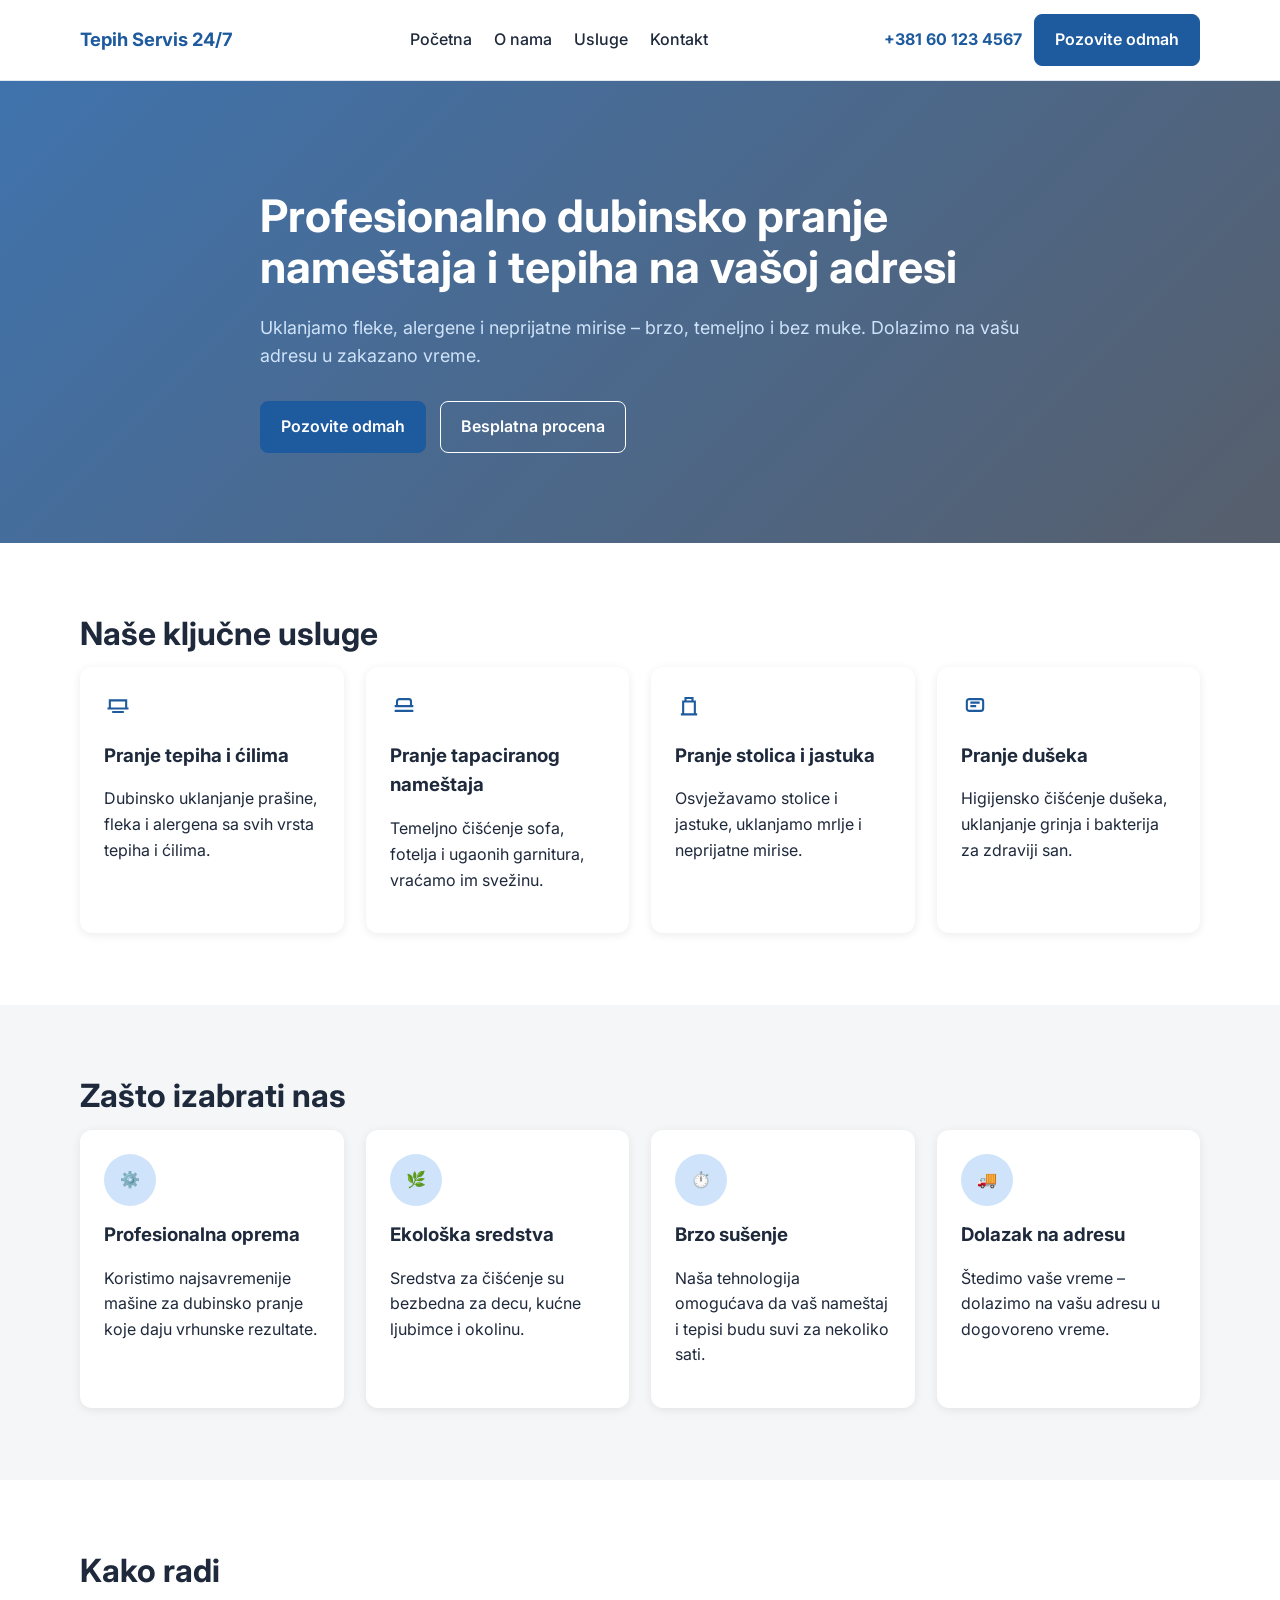
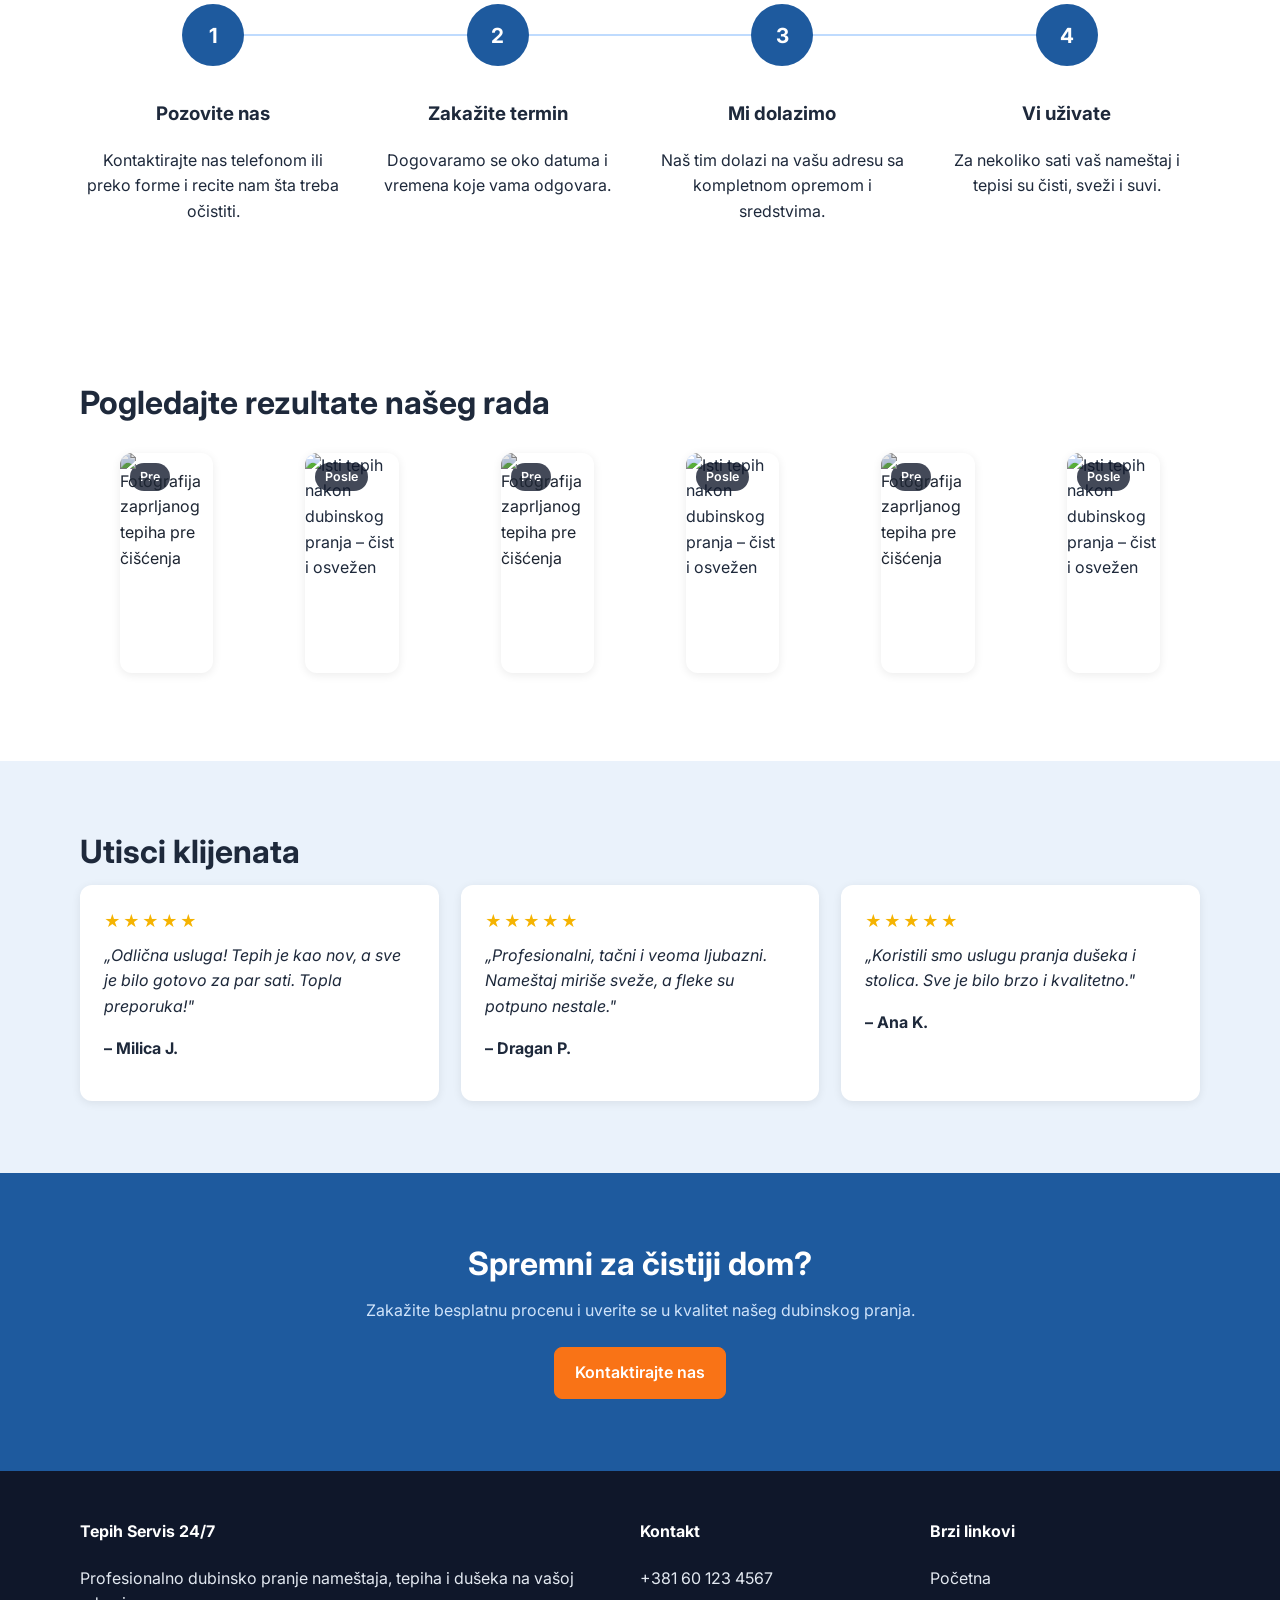
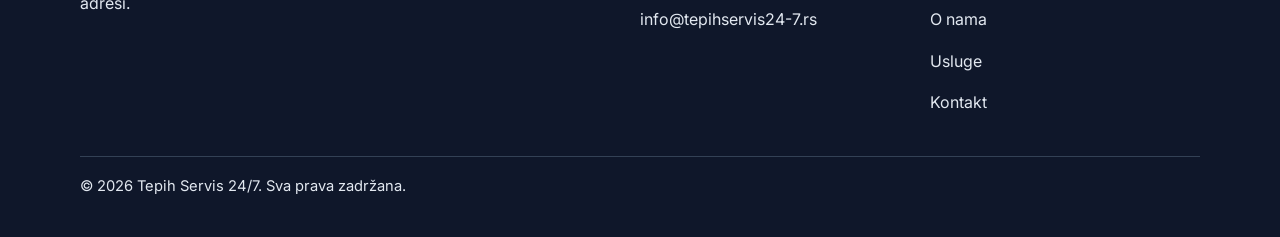
==== index.html @ 99105549 "Build complete static multi-page Serbian marketing site Co-authored-by: botbrojdva-lab <295393997+bo" ====
<!-- index.html -->
<!DOCTYPE html>
<html lang="sr">
  <head>
    <meta charset="UTF-8" />
    <meta name="viewport" content="width=device-width, initial-scale=1.0" />
    <title>Tepih Servis 24/7 | Početna</title>
    <link
      rel="stylesheet"
      href="https://fonts.googleapis.com/css2?family=Inter:wght@400;500;600;700&display=swap"
    />
    <link rel="stylesheet" href="css/style.css" />
    <script src="js/script.js" defer></script>
  </head>
  <body>
    <header class="site-header">
      <div class="container nav-wrap">
        <a class="brand" href="index.html">Tepih Servis 24/7</a>
        <button class="nav-toggle" data-nav-toggle aria-label="Otvori navigaciju" aria-expanded="false">
          ☰
        </button>
        <nav class="main-nav" data-main-nav>
          <a href="index.html">Početna</a>
          <a href="onama.html">O nama</a>
          <a href="usluge.html">Usluge</a>
          <a href="kontakt.html">Kontakt</a>
        </nav>
        <div class="header-right">
          <a class="header-phone" href="tel:+381601234567">+381 60 123 4567</a>
          <a class="btn btn-primary" href="tel:+381601234567">Pozovite odmah</a>
        </div>
      </div>
    </header>

    <main>
      <section class="hero hero-home">
        <div class="container hero-inner">
          <h1>Profesionalno dubinsko pranje nameštaja i tepiha na vašoj adresi</h1>
          <p>
            Uklanjamo fleke, alergene i neprijatne mirise – brzo, temeljno i bez muke. Dolazimo na vašu
            adresu u zakazano vreme.
          </p>
          <div class="hero-actions">
            <a class="btn btn-primary" href="tel:+381601234567">Pozovite odmah</a>
            <a class="btn btn-outline" href="kontakt.html">Besplatna procena</a>
          </div>
        </div>
      </section>

      <section class="section">
        <div class="container">
          <h2 class="section-title">Naše ključne usluge</h2>
          <div class="grid grid-4">
            <article class="card">
              <svg class="icon" viewBox="0 0 24 24" fill="none" stroke="currentColor" stroke-width="1.8">
                <path d="M3 15h18M5 15V8h14v7M7 18h10" />
              </svg>
              <h3>Pranje tepiha i ćilima</h3>
              <p>Dubinsko uklanjanje prašine, fleka i alergena sa svih vrsta tepiha i ćilima.</p>
            </article>
            <article class="card">
              <svg class="icon" viewBox="0 0 24 24" fill="none" stroke="currentColor" stroke-width="1.8">
                <path d="M4 13h16M6 13V9a2 2 0 0 1 2-2h8a2 2 0 0 1 2 2v4M4 17h16" />
              </svg>
              <h3>Pranje tapaciranog nameštaja</h3>
              <p>Temeljno čišćenje sofa, fotelja i ugaonih garnitura, vraćamo im svežinu.</p>
            </article>
            <article class="card">
              <svg class="icon" viewBox="0 0 24 24" fill="none" stroke="currentColor" stroke-width="1.8">
                <path d="M7 20V9h10v11M5 20h14M9 9V6h6v3" />
              </svg>
              <h3>Pranje stolica i jastuka</h3>
              <p>Osvježavamo stolice i jastuke, uklanjamo mrlje i neprijatne mirise.</p>
            </article>
            <article class="card">
              <svg class="icon" viewBox="0 0 24 24" fill="none" stroke="currentColor" stroke-width="1.8">
                <rect x="5" y="7" width="14" height="10" rx="2" />
                <path d="M8 10h8M8 13h5" />
              </svg>
              <h3>Pranje dušeka</h3>
              <p>Higijensko čišćenje dušeka, uklanjanje grinja i bakterija za zdraviji san.</p>
            </article>
          </div>
        </div>
      </section>

      <section class="section bg-light">
        <div class="container">
          <h2 class="section-title">Zašto izabrati nas</h2>
          <div class="grid grid-4">
            <article class="card">
              <span class="icon-circle">⚙️</span>
              <h3>Profesionalna oprema</h3>
              <p>Koristimo najsavremenije mašine za dubinsko pranje koje daju vrhunske rezultate.</p>
            </article>
            <article class="card">
              <span class="icon-circle">🌿</span>
              <h3>Ekološka sredstva</h3>
              <p>Sredstva za čišćenje su bezbedna za decu, kućne ljubimce i okolinu.</p>
            </article>
            <article class="card">
              <span class="icon-circle">⏱️</span>
              <h3>Brzo sušenje</h3>
              <p>Naša tehnologija omogućava da vaš nameštaj i tepisi budu suvi za nekoliko sati.</p>
            </article>
            <article class="card">
              <span class="icon-circle">🚚</span>
              <h3>Dolazak na adresu</h3>
              <p>Štedimo vaše vreme – dolazimo na vašu adresu u dogovoreno vreme.</p>
            </article>
          </div>
        </div>
      </section>

      <section class="section">
        <div class="container">
          <h2 class="section-title">Kako radi</h2>
          <div class="steps">
            <article class="step">
              <div class="step-number">1</div>
              <h3>Pozovite nas</h3>
              <p>Kontaktirajte nas telefonom ili preko forme i recite nam šta treba očistiti.</p>
            </article>
            <article class="step">
              <div class="step-number">2</div>
              <h3>Zakažite termin</h3>
              <p>Dogovaramo se oko datuma i vremena koje vama odgovara.</p>
            </article>
            <article class="step">
              <div class="step-number">3</div>
              <h3>Mi dolazimo</h3>
              <p>Naš tim dolazi na vašu adresu sa kompletnom opremom i sredstvima.</p>
            </article>
            <article class="step">
              <div class="step-number">4</div>
              <h3>Vi uživate</h3>
              <p>Za nekoliko sati vaš nameštaj i tepisi su čisti, sveži i suvi.</p>
            </article>
          </div>
        </div>
      </section>

      <section class="section">
        <div class="container">
          <h2 class="section-title">Pogledajte rezultate našeg rada</h2>
          <div class="grid grid-3">
            <div class="gallery-pair">
              <figure class="gallery-item before">
                <span class="badge">Pre</span>
                <img src="https://picsum.photos/700/500?random=3" alt="Fotografija zaprljanog tepiha pre čišćenja" />
              </figure>
              <figure class="gallery-item">
                <span class="badge">Posle</span>
                <img
                  src="https://picsum.photos/700/500?random=4"
                  alt="Isti tepih nakon dubinskog pranja – čist i osvežen"
                />
              </figure>
            </div>
            <div class="gallery-pair">
              <figure class="gallery-item before">
                <span class="badge">Pre</span>
                <img src="https://picsum.photos/700/500?random=5" alt="Fotografija zaprljanog tepiha pre čišćenja" />
              </figure>
              <figure class="gallery-item">
                <span class="badge">Posle</span>
                <img
                  src="https://picsum.photos/700/500?random=6"
                  alt="Isti tepih nakon dubinskog pranja – čist i osvežen"
                />
              </figure>
            </div>
            <div class="gallery-pair">
              <figure class="gallery-item before">
                <span class="badge">Pre</span>
                <img src="https://picsum.photos/700/500?random=7" alt="Fotografija zaprljanog tepiha pre čišćenja" />
              </figure>
              <figure class="gallery-item">
                <span class="badge">Posle</span>
                <img
                  src="https://picsum.photos/700/500?random=8"
                  alt="Isti tepih nakon dubinskog pranja – čist i osvežen"
                />
              </figure>
            </div>
          </div>
        </div>
      </section>

      <section class="section bg-blue">
        <div class="container">
          <h2 class="section-title">Utisci klijenata</h2>
          <div class="grid grid-3">
            <article class="card">
              <div class="stars">★★★★★</div>
              <blockquote>„Odlična usluga! Tepih je kao nov, a sve je bilo gotovo za par sati. Topla preporuka!"</blockquote>
              <p><strong>– Milica J.</strong></p>
            </article>
            <article class="card">
              <div class="stars">★★★★★</div>
              <blockquote>
                „Profesionalni, tačni i veoma ljubazni. Nameštaj miriše sveže, a fleke su potpuno nestale."
              </blockquote>
              <p><strong>– Dragan P.</strong></p>
            </article>
            <article class="card">
              <div class="stars">★★★★★</div>
              <blockquote>„Koristili smo uslugu pranja dušeka i stolica. Sve je bilo brzo i kvalitetno."</blockquote>
              <p><strong>– Ana K.</strong></p>
            </article>
          </div>
        </div>
      </section>

      <section class="section cta-band">
        <div class="container">
          <h2 class="section-title">Spremni za čistiji dom?</h2>
          <p>Zakažite besplatnu procenu i uverite se u kvalitet našeg dubinskog pranja.</p>
          <a class="btn btn-accent" href="kontakt.html">Kontaktirajte nas</a>
        </div>
      </section>
    </main>

    <footer class="site-footer">
      <div class="container">
        <div class="footer-grid">
          <div>
            <h4>Tepih Servis 24/7</h4>
            <p>Profesionalno dubinsko pranje nameštaja, tepiha i dušeka na vašoj adresi.</p>
          </div>
          <div>
            <h4>Kontakt</h4>
            <p><a href="tel:+381601234567">+381 60 123 4567</a></p>
            <p><a href="mailto:info@tepihservis24-7.rs">info@tepihservis24-7.rs</a></p>
          </div>
          <div>
            <h4>Brzi linkovi</h4>
            <p><a href="index.html">Početna</a></p>
            <p><a href="onama.html">O nama</a></p>
            <p><a href="usluge.html">Usluge</a></p>
            <p><a href="kontakt.html">Kontakt</a></p>
          </div>
        </div>
        <p class="copyright">© 2026 Tepih Servis 24/7. Sva prava zadržana.</p>
      </div>
    </footer>

    <a class="floating-call" href="tel:+381601234567" aria-label="Pozovite Tepih Servis 24/7">
      <svg viewBox="0 0 24 24" fill="none" stroke="currentColor" stroke-width="2">
        <path d="M22 16.9v3a2 2 0 0 1-2.18 2 19.8 19.8 0 0 1-8.63-3.07 19.5 19.5 0 0 1-6-6A19.8 19.8 0 0 1 2.1 4.1 2 2 0 0 1 4.09 2h3a2 2 0 0 1 2 1.72c.12.9.34 1.78.65 2.62a2 2 0 0 1-.45 2.11L8 9.73a16 16 0 0 0 6.27 6.27l1.28-1.29a2 2 0 0 1 2.11-.45c.84.31 1.72.53 2.62.65A2 2 0 0 1 22 16.9z" />
      </svg>
      Pozovite
    </a>
  </body>
</html>
---- css/style.css ----
/* css/style.css */
:root {
  --primary: #1e5a9e;
  --text-dark: #1e293b;
  --accent: #f97316;
  --light-blue: #eaf2fb;
  --light-blue-strong: #cfe3fa;
  --light-gray: #f4f6f8;
  --white: #ffffff;
  --shadow: 0 2px 10px rgba(0, 0, 0, 0.08);
  --radius-card: 12px;
  --radius-btn: 8px;
}

* {
  box-sizing: border-box;
}

html {
  scroll-behavior: smooth;
}

body {
  margin: 0;
  font-family: 'Inter', sans-serif;
  color: var(--text-dark);
  background-color: var(--white);
  line-height: 1.6;
}

img {
  max-width: 100%;
  display: block;
}

a {
  color: inherit;
  text-decoration: none;
}

.container {
  width: min(1120px, 92%);
  margin: 0 auto;
}

.section {
  padding: 72px 0;
}

.section-title {
  margin: 0 0 14px;
  font-size: clamp(1.8rem, 2.5vw, 2.4rem);
  line-height: 1.2;
}

.section-subtitle {
  margin: 0 auto 36px;
  max-width: 760px;
  color: #475569;
}

.bg-light {
  background-color: var(--light-gray);
}

.bg-blue {
  background-color: var(--light-blue);
}

.site-header {
  position: sticky;
  top: 0;
  z-index: 30;
  background: rgba(255, 255, 255, 0.98);
  border-bottom: 1px solid #e2e8f0;
}

.nav-wrap {
  display: flex;
  align-items: center;
  justify-content: space-between;
  gap: 14px;
  padding: 14px 0;
}

.brand {
  color: var(--primary);
  font-weight: 700;
  font-size: 1.15rem;
  white-space: nowrap;
}

.main-nav {
  display: flex;
  align-items: center;
  gap: 22px;
}

.main-nav a {
  font-weight: 500;
}

.header-right {
  display: flex;
  align-items: center;
  gap: 12px;
}

.header-phone {
  color: var(--primary);
  font-weight: 700;
  white-space: nowrap;
}

.nav-toggle {
  display: none;
  background: transparent;
  border: 1px solid #cbd5e1;
  border-radius: 8px;
  padding: 8px;
}

.btn {
  display: inline-flex;
  align-items: center;
  justify-content: center;
  gap: 8px;
  padding: 12px 20px;
  border-radius: var(--radius-btn);
  border: 1px solid transparent;
  font-weight: 600;
  transition: all 0.2s ease;
  cursor: pointer;
}

.btn-primary {
  background: var(--primary);
  color: var(--white);
  border-color: var(--primary);
}

.btn-primary:hover {
  background: #184c85;
}

.btn-outline {
  background: transparent;
  color: var(--white);
  border-color: var(--white);
}

.btn-outline:hover {
  background: rgba(255, 255, 255, 0.15);
}

.btn-outline-blue {
  color: var(--primary);
  border-color: var(--primary);
  background: var(--white);
}

.btn-accent {
  background: var(--accent);
  color: var(--white);
  border-color: var(--accent);
}

.hero {
  color: var(--white);
  padding: 110px 0 90px;
  background-size: cover;
  background-position: center;
}

.hero-home {
  background-image: linear-gradient(135deg, rgba(30, 90, 158, 0.85), rgba(30, 41, 59, 0.75)),
    url('https://picsum.photos/1600/800?random=1');
}

.hero-inner {
  max-width: 760px;
}

.hero h1,
.hero h2 {
  margin: 0 0 20px;
  font-size: clamp(2rem, 3.5vw, 3.2rem);
  line-height: 1.15;
}

.hero p {
  margin: 0 0 30px;
  color: var(--light-blue-strong);
  font-size: 1.12rem;
}

.hero-actions {
  display: flex;
  gap: 14px;
  flex-wrap: wrap;
}

.hero-small {
  padding: 86px 0 56px;
  background-image: linear-gradient(135deg, rgba(30, 90, 158, 0.85), rgba(30, 41, 59, 0.78)),
    url('https://picsum.photos/1600/650?random=2');
}

.breadcrumb {
  color: #dbeafe;
  font-size: 0.95rem;
}

.breadcrumb a {
  text-decoration: underline;
}

.grid {
  display: grid;
  gap: 22px;
}

.grid-4 {
  grid-template-columns: repeat(4, minmax(0, 1fr));
}

.grid-3 {
  grid-template-columns: repeat(3, minmax(0, 1fr));
}

.card {
  background: var(--white);
  border-radius: var(--radius-card);
  box-shadow: var(--shadow);
  padding: 24px;
}

.card h3,
.card h4 {
  margin: 14px 0 10px;
}

.icon-circle {
  width: 52px;
  height: 52px;
  border-radius: 999px;
  background: var(--light-blue-strong);
  display: inline-flex;
  align-items: center;
  justify-content: center;
}

.icon {
  width: 28px;
  height: 28px;
  color: var(--primary);
}

.steps {
  display: grid;
  grid-template-columns: repeat(4, minmax(0, 1fr));
  gap: 18px;
  position: relative;
}

.steps::before {
  content: '';
  position: absolute;
  top: 30px;
  left: 12%;
  right: 12%;
  height: 2px;
  background: #bfdbfe;
  z-index: 0;
}

.step {
  position: relative;
  z-index: 1;
  text-align: center;
}

.step-number {
  width: 62px;
  height: 62px;
  border-radius: 50%;
  background: var(--primary);
  color: var(--white);
  display: inline-flex;
  align-items: center;
  justify-content: center;
  font-size: 1.3rem;
  font-weight: 700;
  margin-bottom: 14px;
}

.gallery-pair {
  display: grid;
  grid-template-columns: 1fr 1fr;
  gap: 12px;
}

.gallery-item {
  position: relative;
  border-radius: 12px;
  overflow: hidden;
  box-shadow: var(--shadow);
}

.gallery-item img {
  height: 220px;
  width: 100%;
  object-fit: cover;
}

.before img {
  filter: grayscale(20%) brightness(0.9);
}

.badge {
  position: absolute;
  top: 10px;
  left: 10px;
  background: rgba(15, 23, 42, 0.78);
  color: var(--white);
  border-radius: 999px;
  padding: 4px 10px;
  font-size: 0.78rem;
  font-weight: 600;
}

.stars {
  color: #f5b301;
  letter-spacing: 2px;
  margin-bottom: 8px;
}

blockquote {
  margin: 0;
  font-style: italic;
}

.cta-band {
  background: var(--primary);
  color: var(--white);
  text-align: center;
}

.cta-band p {
  color: var(--light-blue-strong);
  max-width: 760px;
  margin: 0 auto 24px;
}

.cta-simple {
  background: var(--primary);
  color: var(--white);
  text-align: center;
}

.split {
  display: grid;
  grid-template-columns: repeat(2, minmax(0, 1fr));
  gap: 28px;
  align-items: center;
}

.rounded-image {
  border-radius: 12px;
  box-shadow: var(--shadow);
}

.service-detail {
  display: grid;
  grid-template-columns: auto 1fr;
  gap: 16px;
  align-items: flex-start;
}

.service-detail ul {
  margin: 8px 0 6px;
  padding-left: 18px;
}

.price-line {
  color: var(--primary);
  font-weight: 700;
}

.pricing-wrap {
  overflow-x: auto;
}

.pricing-table {
  width: 100%;
  border-collapse: collapse;
  background: var(--white);
  border-radius: 12px;
  overflow: hidden;
  box-shadow: var(--shadow);
}

.pricing-table th,
.pricing-table td {
  padding: 14px 16px;
  text-align: left;
  border-bottom: 1px solid #e2e8f0;
}

.pricing-table th {
  background: var(--primary);
  color: var(--white);
}

.pricing-table tr:nth-child(even) td {
  background: #f8fafc;
}

.pricing-table td:last-child,
.pricing-table th:last-child {
  text-align: right;
}

.faq-list {
  display: grid;
  gap: 12px;
}

.faq-item {
  background: var(--white);
  border-radius: 12px;
  box-shadow: var(--shadow);
  overflow: hidden;
}

.faq-question {
  width: 100%;
  background: var(--white);
  color: var(--text-dark);
  border: 0;
  font-size: 1rem;
  font-family: inherit;
  font-weight: 600;
  text-align: left;
  padding: 16px 18px;
  cursor: pointer;
}

.faq-answer {
  max-height: 0;
  overflow: hidden;
  transition: max-height 0.3s ease;
}

.faq-answer p {
  margin: 0;
  padding: 0 18px 16px;
}

.faq-item.is-open .faq-answer {
  max-height: 220px;
}

.form-card {
  background: var(--white);
  border-radius: 12px;
  box-shadow: var(--shadow);
  padding: 24px;
}

.form-grid {
  display: grid;
  gap: 14px;
}

label {
  display: block;
  margin-bottom: 6px;
  font-weight: 600;
}

input,
select,
textarea {
  width: 100%;
  border: 1px solid #cbd5e1;
  border-radius: 8px;
  padding: 11px 12px;
  font: inherit;
}

textarea {
  min-height: 120px;
  resize: vertical;
}

.contact-info {
  display: grid;
  gap: 14px;
}

.contact-item {
  display: grid;
  grid-template-columns: auto 1fr;
  gap: 10px;
  align-items: flex-start;
}

.coverage-list {
  padding-left: 22px;
}

.coverage-list li::marker {
  color: var(--primary);
}

.map-box,
.map-frame {
  border-radius: 12px;
  overflow: hidden;
  box-shadow: var(--shadow);
  border: 1px solid #dbeafe;
}

.map-box img {
  width: 100%;
  height: 100%;
  object-fit: cover;
}

.map-frame iframe {
  width: 100%;
  height: 100%;
  border: 0;
}

.map-aspect {
  aspect-ratio: 16 / 9;
}

.site-footer {
  background: #0f172a;
  color: #e2e8f0;
  padding: 48px 0 24px;
}

.footer-grid {
  display: grid;
  grid-template-columns: 2fr 1fr 1fr;
  gap: 20px;
}

.footer-grid h4 {
  color: var(--white);
  margin-top: 0;
}

.copyright {
  border-top: 1px solid #334155;
  margin-top: 24px;
  padding-top: 18px;
  font-size: 0.92rem;
}

.floating-call {
  position: fixed;
  left: 0;
  right: 0;
  bottom: 0;
  background: var(--primary);
  color: var(--white);
  display: none;
  align-items: center;
  justify-content: center;
  gap: 8px;
  padding: 12px 16px;
  font-weight: 700;
  z-index: 50;
}

.floating-call svg {
  width: 20px;
  height: 20px;
}

@media (max-width: 1024px) {
  .grid-4 {
    grid-template-columns: repeat(2, minmax(0, 1fr));
  }

  .grid-3 {
    grid-template-columns: repeat(2, minmax(0, 1fr));
  }

  .steps {
    grid-template-columns: repeat(2, minmax(0, 1fr));
  }

  .steps::before {
    display: none;
  }

  .footer-grid {
    grid-template-columns: 1fr 1fr;
  }
}

@media (max-width: 767px) {
  .section {
    padding: 54px 0;
  }

  .nav-wrap {
    flex-wrap: wrap;
  }

  .nav-toggle {
    display: inline-flex;
    margin-left: auto;
  }

  .main-nav {
    width: 100%;
    display: none;
    flex-direction: column;
    align-items: flex-start;
    padding-top: 8px;
  }

  .main-nav.is-open {
    display: flex;
  }

  .header-right {
    width: 100%;
    justify-content: space-between;
  }

  .hero {
    padding: 90px 0 72px;
  }

  .grid-4,
  .grid-3,
  .split,
  .steps,
  .gallery-pair,
  .footer-grid {
    grid-template-columns: 1fr;
  }

  .pricing-table,
  .pricing-table thead,
  .pricing-table tbody,
  .pricing-table tr,
  .pricing-table th,
  .pricing-table td {
    display: block;
    width: 100%;
  }

  .pricing-table thead {
    display: none;
  }

  .pricing-table tr {
    margin-bottom: 14px;
    border-radius: 12px;
    box-shadow: var(--shadow);
    overflow: hidden;
  }

  .pricing-table td {
    text-align: left !important;
    border-bottom: 1px solid #e2e8f0;
    background: var(--white) !important;
    position: relative;
    padding-left: 44%;
    min-height: 52px;
  }

  .pricing-table td::before {
    content: attr(data-label);
    position: absolute;
    left: 16px;
    top: 50%;
    transform: translateY(-50%);
    font-weight: 700;
    color: var(--text-dark);
  }

  .floating-call {
    display: inline-flex;
  }

  body {
    padding-bottom: 58px;
  }
}
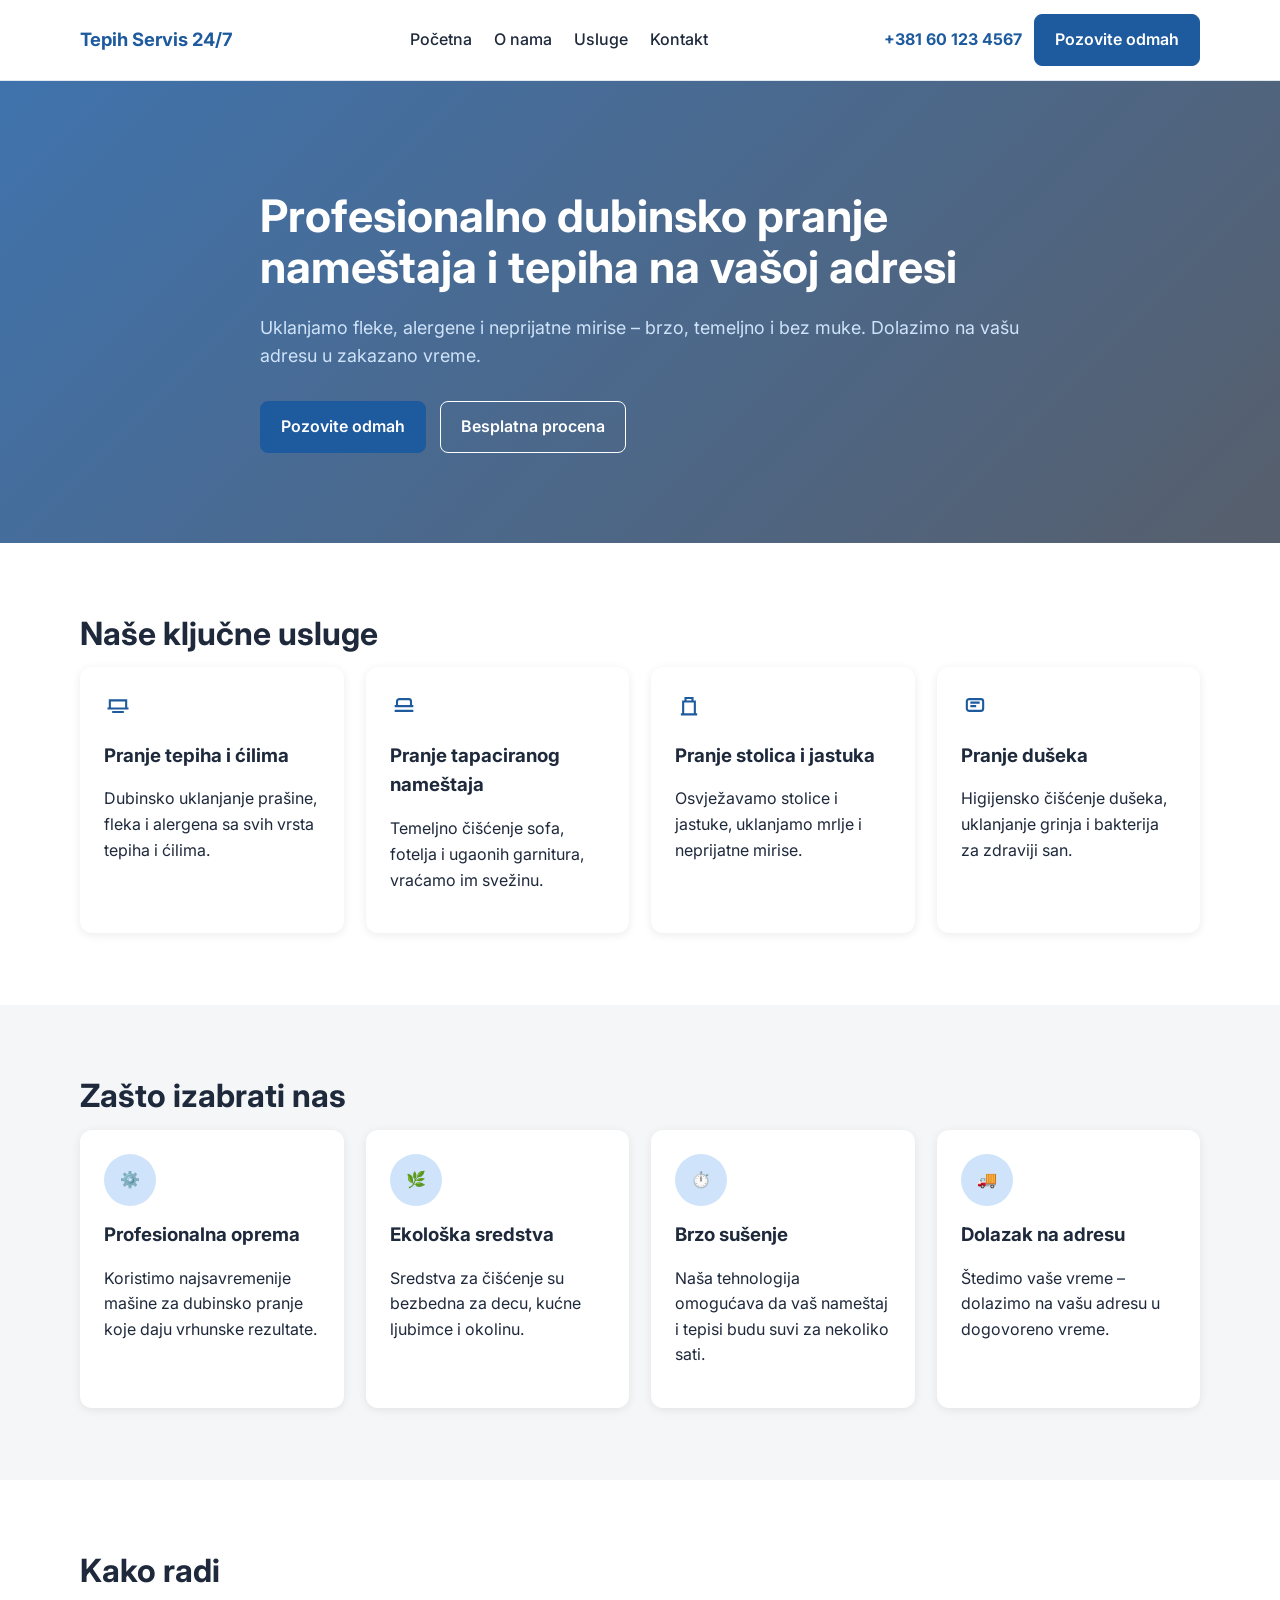
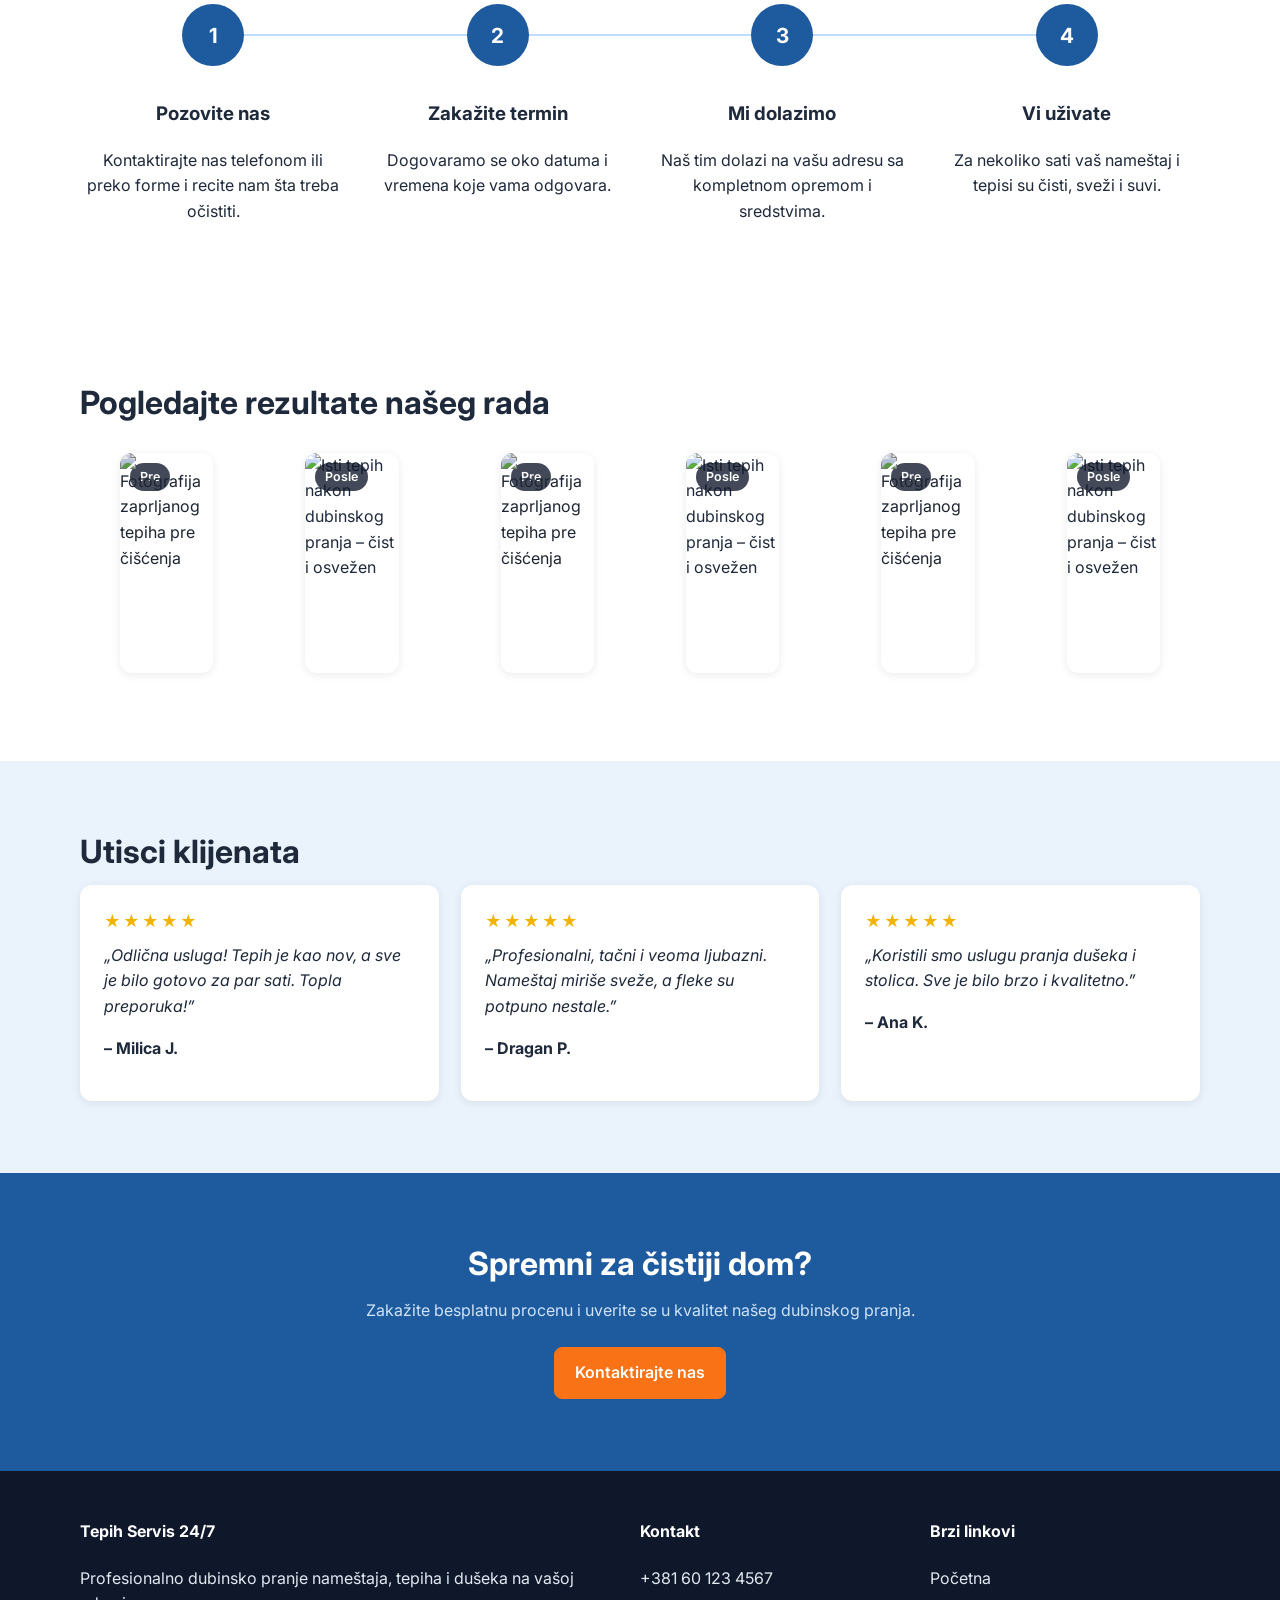
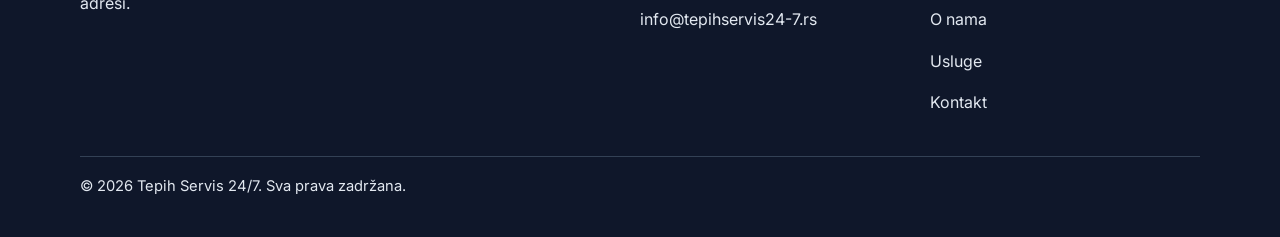
==== commit a7a03a0e: "Polish testimonial punctuation and coverage list wording Co-authored-by: botbrojdva-lab <295393997+b" ====
--- a/index.html
+++ b/index.html
@@ -193,19 +193,19 @@
           <div class="grid grid-3">
             <article class="card">
               <div class="stars">★★★★★</div>
-              <blockquote>„Odlična usluga! Tepih je kao nov, a sve je bilo gotovo za par sati. Topla preporuka!"</blockquote>
+              <blockquote>„Odlična usluga! Tepih je kao nov, a sve je bilo gotovo za par sati. Topla preporuka!”</blockquote>
               <p><strong>– Milica J.</strong></p>
             </article>
             <article class="card">
               <div class="stars">★★★★★</div>
               <blockquote>
-                „Profesionalni, tačni i veoma ljubazni. Nameštaj miriše sveže, a fleke su potpuno nestale."
+                „Profesionalni, tačni i veoma ljubazni. Nameštaj miriše sveže, a fleke su potpuno nestale.”
               </blockquote>
               <p><strong>– Dragan P.</strong></p>
             </article>
             <article class="card">
               <div class="stars">★★★★★</div>
-              <blockquote>„Koristili smo uslugu pranja dušeka i stolica. Sve je bilo brzo i kvalitetno."</blockquote>
+              <blockquote>„Koristili smo uslugu pranja dušeka i stolica. Sve je bilo brzo i kvalitetno.”</blockquote>
               <p><strong>– Ana K.</strong></p>
             </article>
           </div>
--- a/css/style.css
+++ b/css/style.css
@@ -16,10 +16,6 @@
   box-sizing: border-box;
 }
 
-html {
-  scroll-behavior: smooth;
-}
-
 body {
   margin: 0;
   font-family: 'Inter', sans-serif;
@@ -458,7 +454,7 @@
 }
 
 .faq-item.is-open .faq-answer {
-  max-height: 220px;
+  max-height: var(--faq-max-height, 600px);
 }
 
 .form-card {
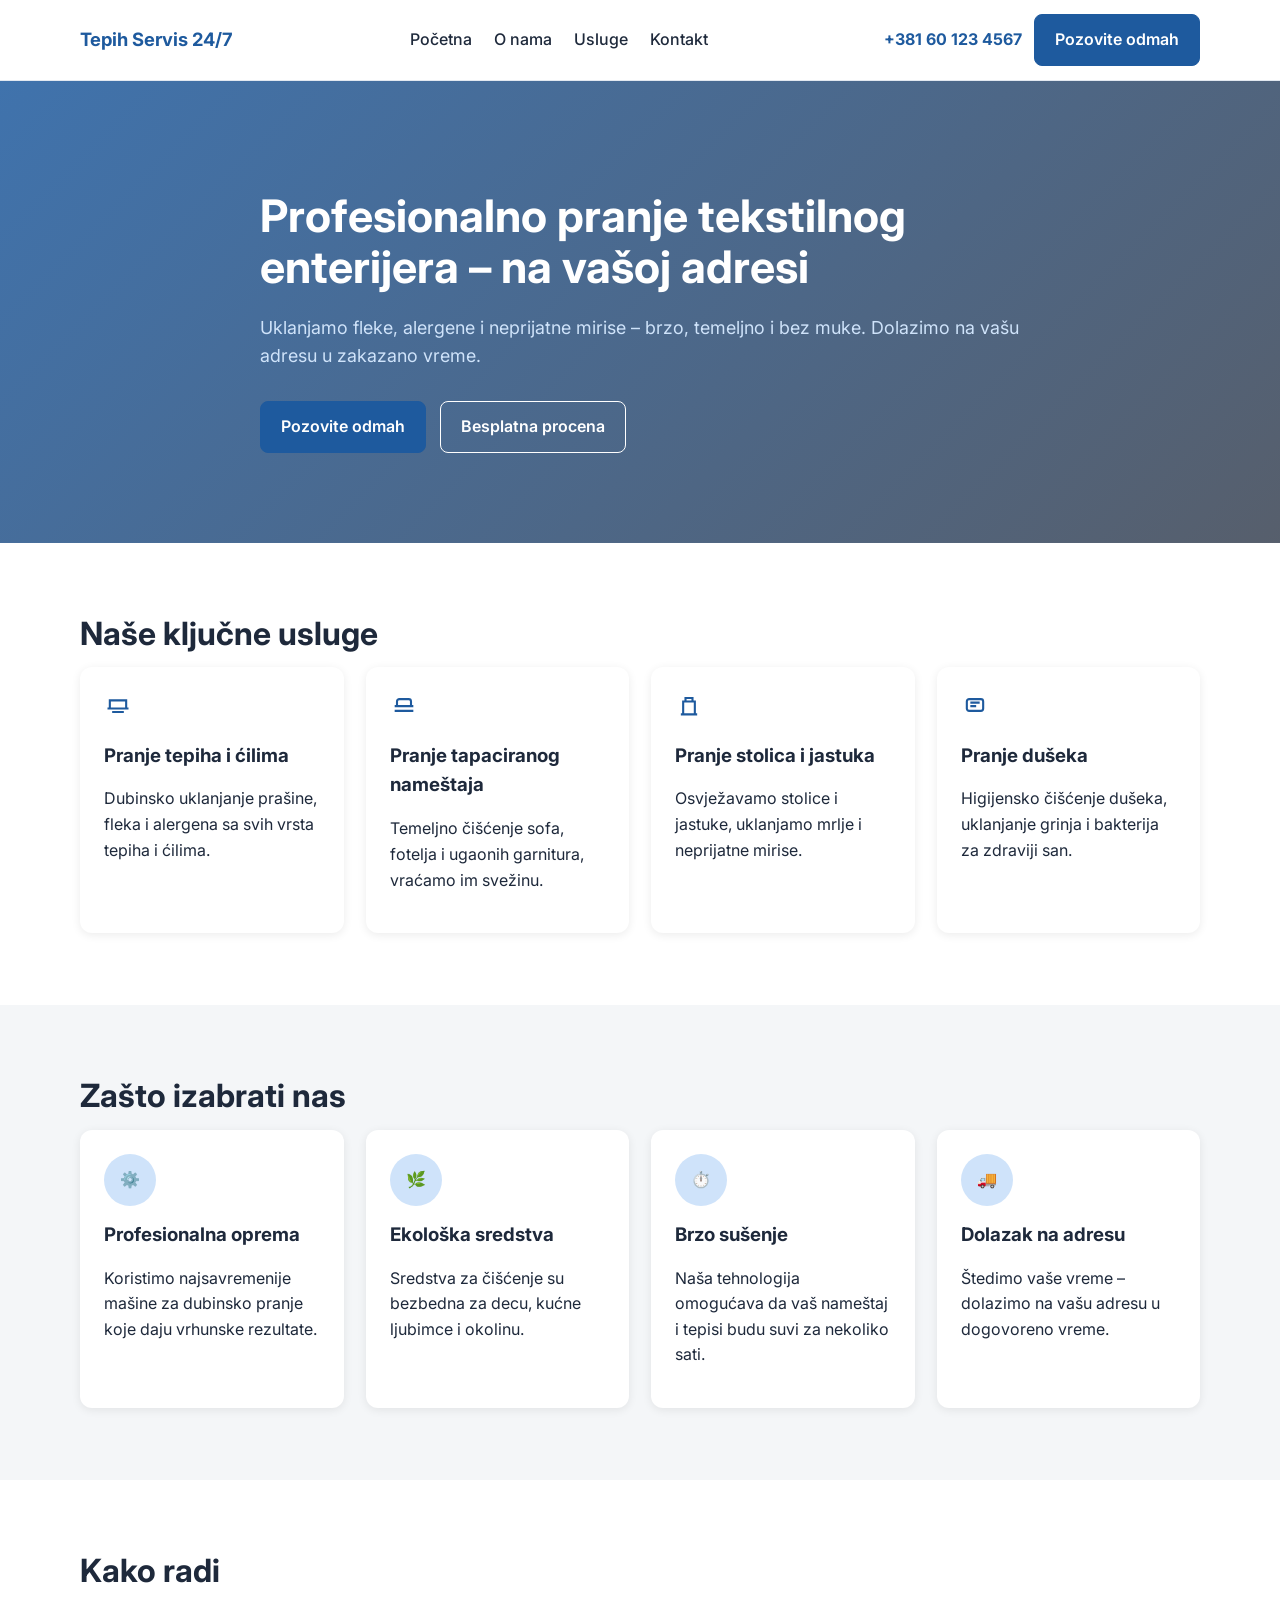
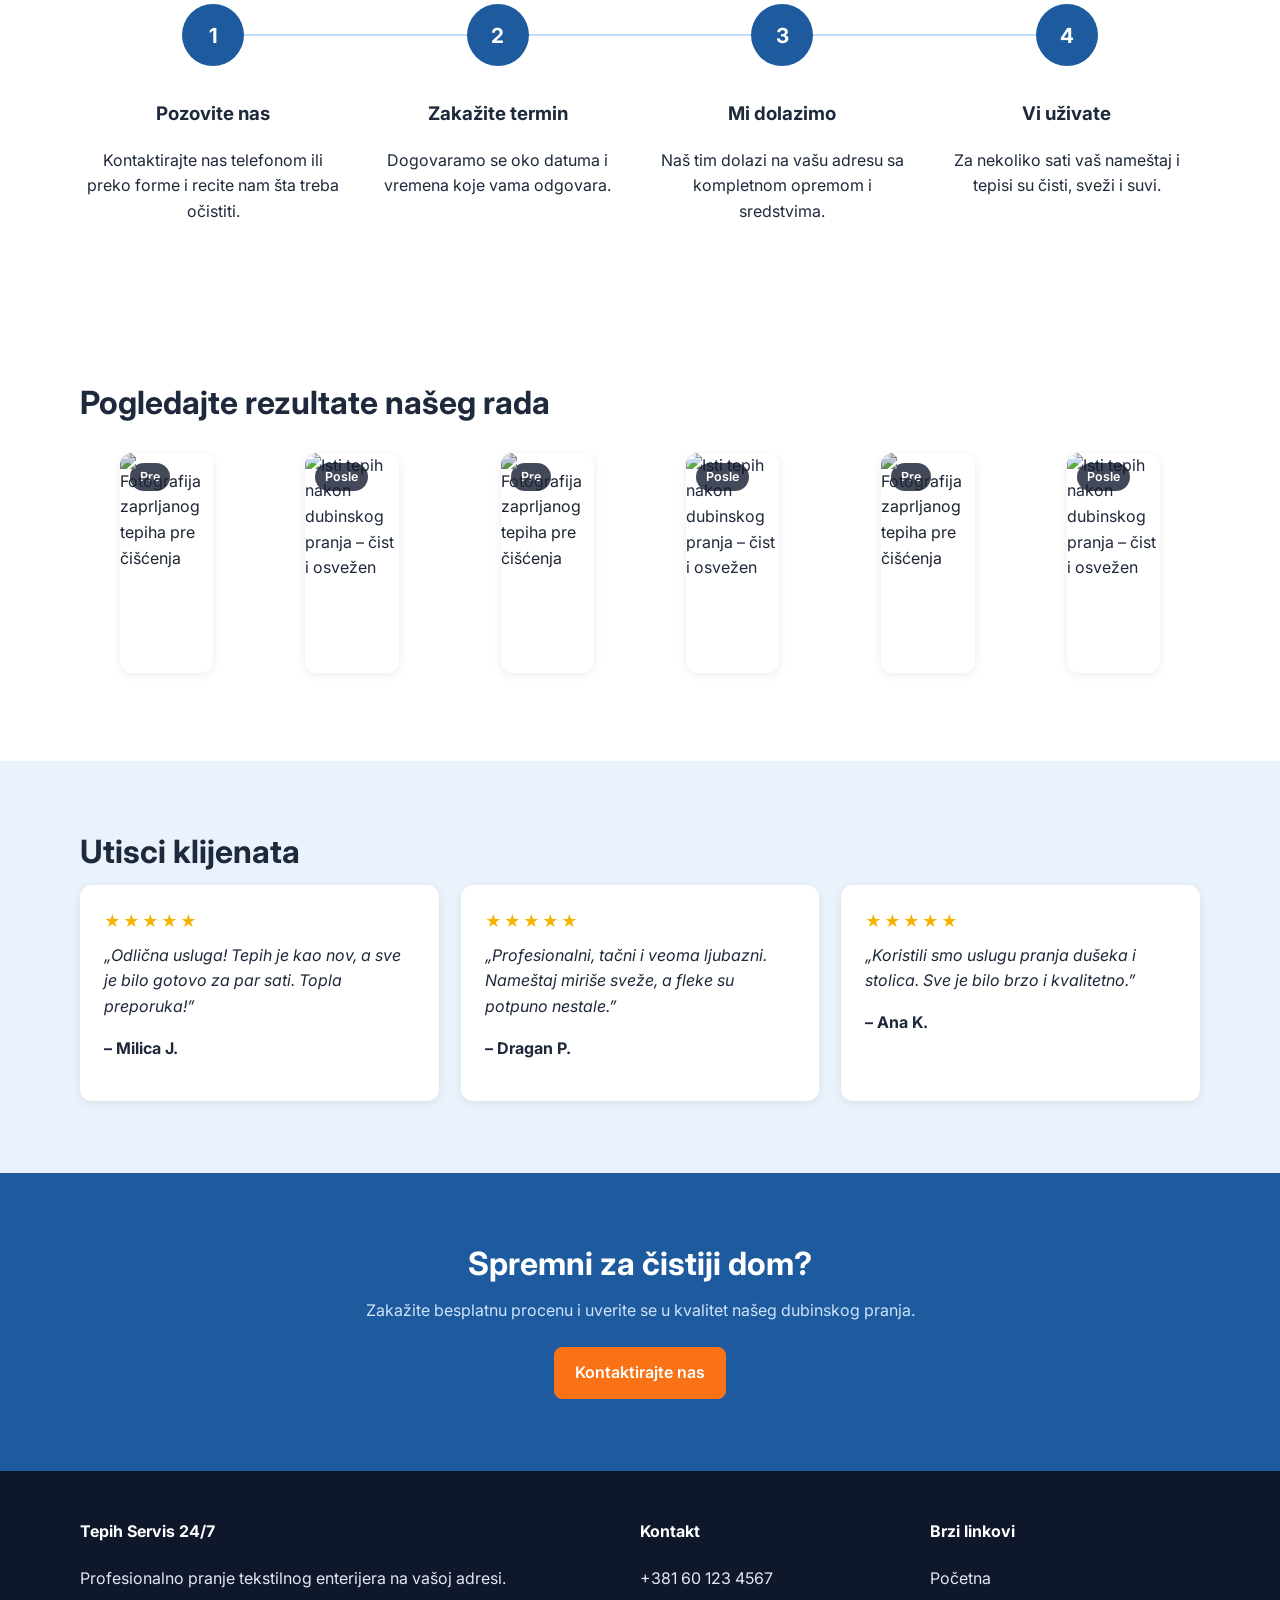
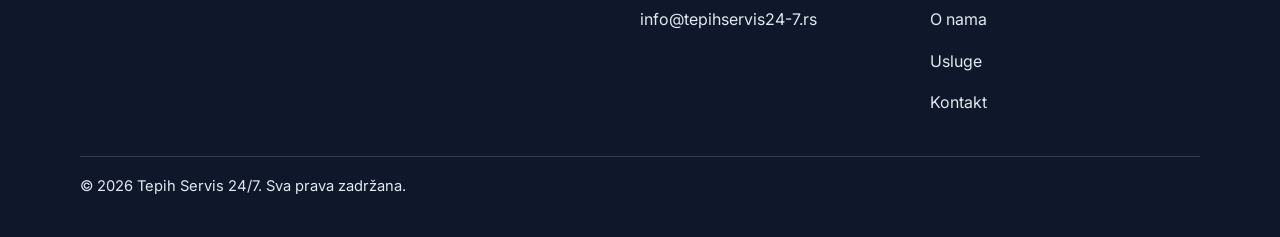
==== commit 26081948: "Update site copy for textile interior positioning and SEO meta Co-authored-by: botbrojdva-lab <29539" ====
--- a/index.html
+++ b/index.html
@@ -4,6 +4,10 @@
   <head>
     <meta charset="UTF-8" />
     <meta name="viewport" content="width=device-width, initial-scale=1.0" />
+    <meta
+      name="description"
+      content="Profesionalno pranje tekstilnog enterijera na vašoj adresi. Peremo tepihe, nameštaj, dušeke, stolice i jastuke. Brzo sušenje, ekološka sredstva, dolazak u zakazano vreme."
+    />
     <title>Tepih Servis 24/7 | Početna</title>
     <link
       rel="stylesheet"
@@ -35,7 +39,7 @@
     <main>
       <section class="hero hero-home">
         <div class="container hero-inner">
-          <h1>Profesionalno dubinsko pranje nameštaja i tepiha na vašoj adresi</h1>
+          <h1>Profesionalno pranje tekstilnog enterijera – na vašoj adresi</h1>
           <p>
             Uklanjamo fleke, alergene i neprijatne mirise – brzo, temeljno i bez muke. Dolazimo na vašu
             adresu u zakazano vreme.
@@ -226,7 +230,7 @@
         <div class="footer-grid">
           <div>
             <h4>Tepih Servis 24/7</h4>
-            <p>Profesionalno dubinsko pranje nameštaja, tepiha i dušeka na vašoj adresi.</p>
+            <p>Profesionalno pranje tekstilnog enterijera na vašoj adresi.</p>
           </div>
           <div>
             <h4>Kontakt</h4>
--- a/css/style.css
+++ b/css/style.css
@@ -112,6 +112,7 @@
   display: none;
   background: transparent;
   border: 1px solid #cbd5e1;
+  color: var(--primary);
   border-radius: 8px;
   padding: 8px;
 }
@@ -161,6 +162,15 @@
   border-color: var(--accent);
 }
 
+a:focus-visible,
+button:focus-visible,
+input:focus-visible,
+select:focus-visible,
+textarea:focus-visible {
+  outline: 3px solid #93c5fd;
+  outline-offset: 2px;
+}
+
 .hero {
   color: var(--white);
   padding: 110px 0 90px;
@@ -524,6 +534,18 @@
   object-fit: cover;
 }
 
+.map-placeholder {
+  width: 100%;
+  height: 100%;
+  background: linear-gradient(135deg, #dbeafe, #bfdbfe);
+  display: grid;
+  place-items: center;
+  text-align: center;
+  font-weight: 600;
+  color: var(--primary);
+  padding: 24px;
+}
+
 .map-frame iframe {
   width: 100%;
   height: 100%;
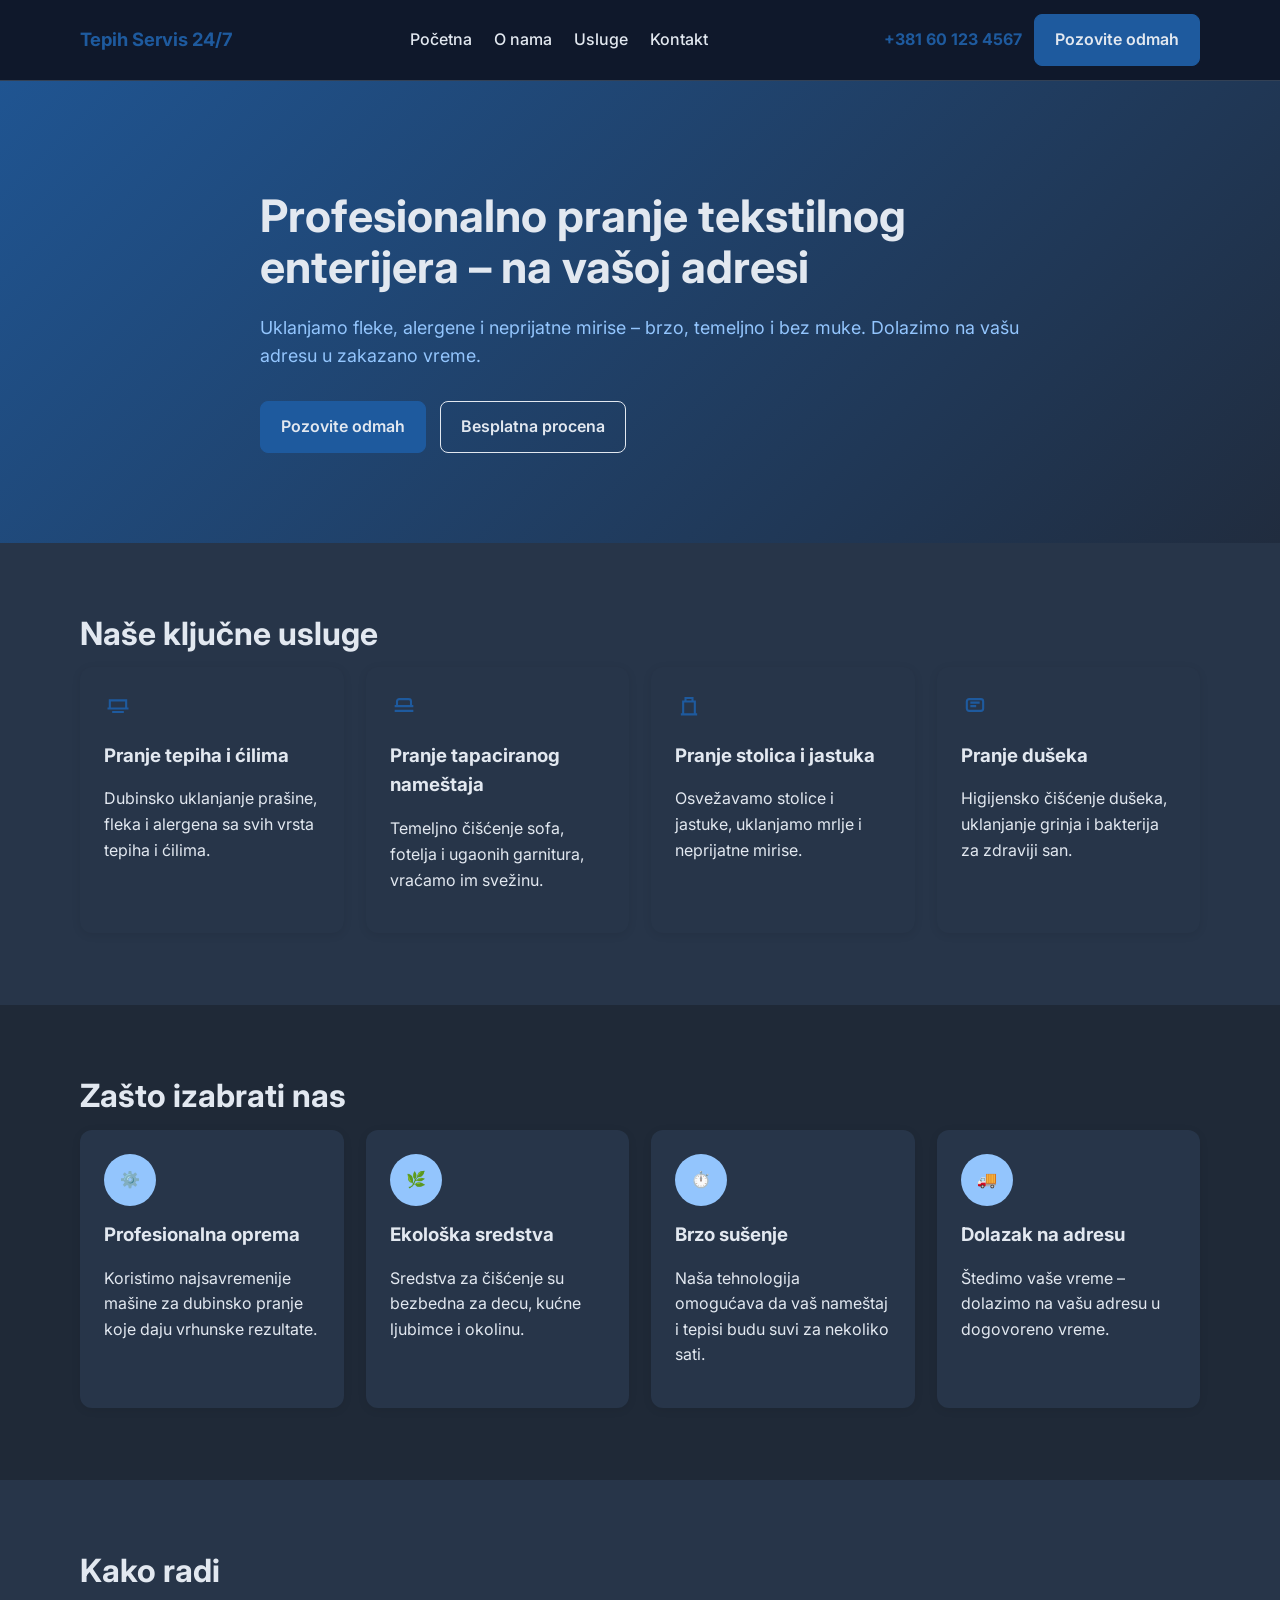
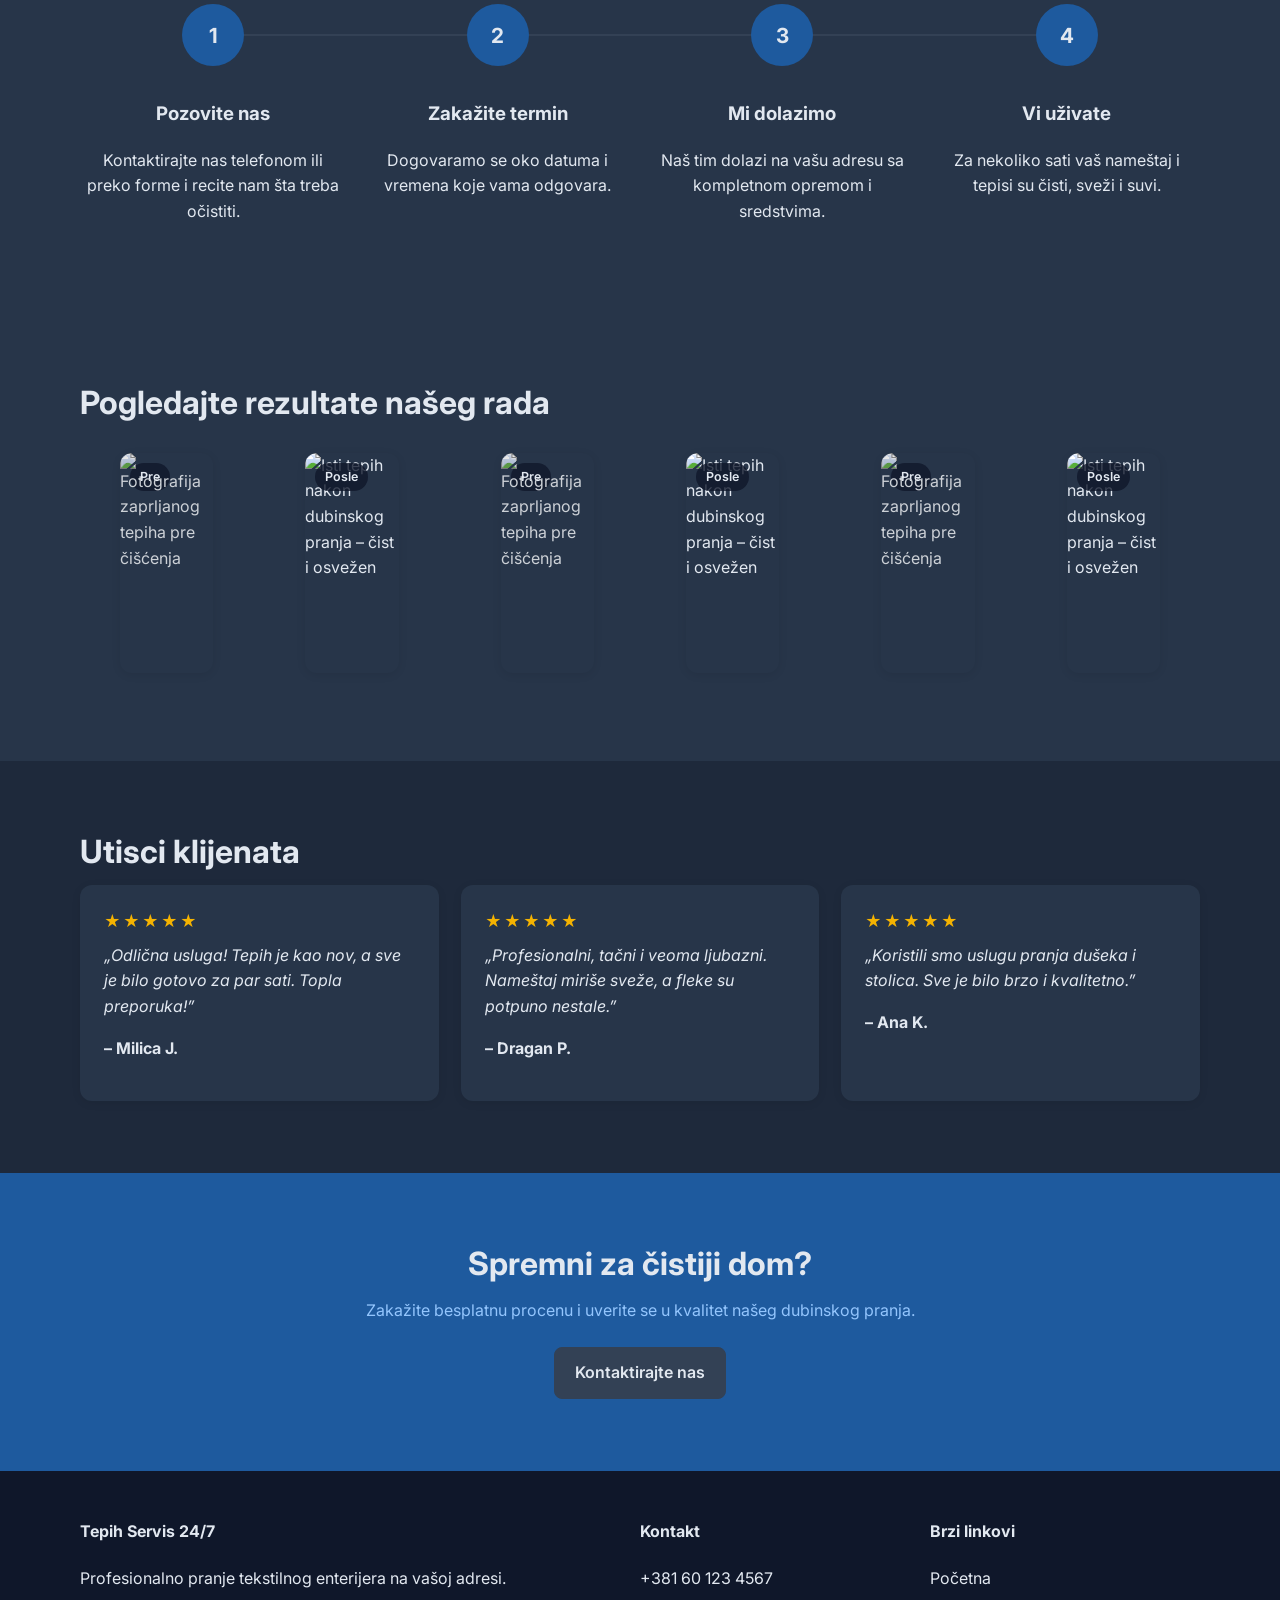
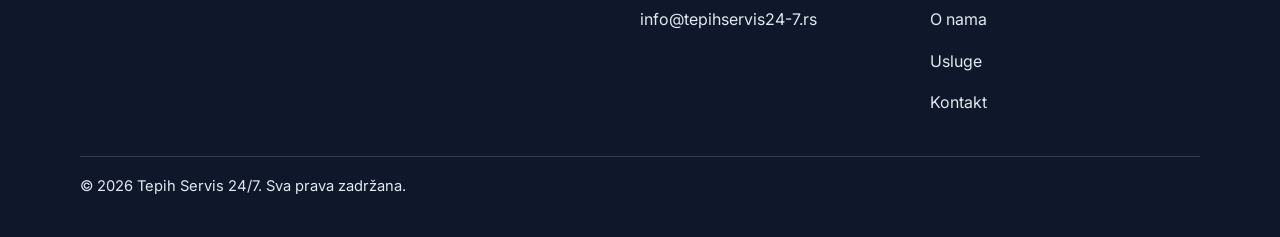
==== commit d78aed08: "Refine dark theme token naming and fix copy consistency Co-authored-by: botbrojdva-lab <295393997+bo" ====
--- a/index.html
+++ b/index.html
@@ -74,7 +74,7 @@
                 <path d="M7 20V9h10v11M5 20h14M9 9V6h6v3" />
               </svg>
               <h3>Pranje stolica i jastuka</h3>
-              <p>Osvježavamo stolice i jastuke, uklanjamo mrlje i neprijatne mirise.</p>
+              <p>Osvežavamo stolice i jastuke, uklanjamo mrlje i neprijatne mirise.</p>
             </article>
             <article class="card">
               <svg class="icon" viewBox="0 0 24 24" fill="none" stroke="currentColor" stroke-width="1.8">
--- a/css/style.css
+++ b/css/style.css
@@ -1,12 +1,12 @@
 /* css/style.css */
 :root {
   --primary: #1e5a9e;
-  --text-dark: #1e293b;
-  --accent: #f97316;
-  --light-blue: #eaf2fb;
-  --light-blue-strong: #cfe3fa;
-  --light-gray: #f4f6f8;
-  --white: #ffffff;
+  --text-dark: #e2e8f0;
+  --accent: #334155;
+  --light-blue: #1e293b;
+  --light-blue-strong: #93c5fd;
+  --light-gray: #1f2937;
+  --surface: #273549;
   --shadow: 0 2px 10px rgba(0, 0, 0, 0.08);
   --radius-card: 12px;
   --radius-btn: 8px;
@@ -20,7 +20,7 @@
   margin: 0;
   font-family: 'Inter', sans-serif;
   color: var(--text-dark);
-  background-color: var(--white);
+  background-color: var(--surface);
   line-height: 1.6;
 }
 
@@ -52,7 +52,7 @@
 .section-subtitle {
   margin: 0 auto 36px;
   max-width: 760px;
-  color: #475569;
+  color: #94a3b8;
 }
 
 .bg-light {
@@ -67,8 +67,8 @@
   position: sticky;
   top: 0;
   z-index: 30;
-  background: rgba(255, 255, 255, 0.98);
-  border-bottom: 1px solid #e2e8f0;
+  background: rgba(15, 23, 42, 0.96);
+  border-bottom: 1px solid #334155;
 }
 
 .nav-wrap {
@@ -111,7 +111,7 @@
 .nav-toggle {
   display: none;
   background: transparent;
-  border: 1px solid #cbd5e1;
+  border: 1px solid #475569;
   color: var(--primary);
   border-radius: 8px;
   padding: 8px;
@@ -132,7 +132,7 @@
 
 .btn-primary {
   background: var(--primary);
-  color: var(--white);
+  color: var(--text-dark);
   border-color: var(--primary);
 }
 
@@ -142,23 +142,23 @@
 
 .btn-outline {
   background: transparent;
-  color: var(--white);
-  border-color: var(--white);
+  color: var(--text-dark);
+  border-color: var(--text-dark);
 }
 
 .btn-outline:hover {
-  background: rgba(255, 255, 255, 0.15);
+  background: rgba(147, 197, 253, 0.14);
 }
 
 .btn-outline-blue {
   color: var(--primary);
   border-color: var(--primary);
-  background: var(--white);
+  background: var(--surface);
 }
 
 .btn-accent {
   background: var(--accent);
-  color: var(--white);
+  color: var(--text-dark);
   border-color: var(--accent);
 }
 
@@ -167,12 +167,12 @@
 input:focus-visible,
 select:focus-visible,
 textarea:focus-visible {
-  outline: 3px solid #93c5fd;
+  outline: 3px solid #60a5fa;
   outline-offset: 2px;
 }
 
 .hero {
-  color: var(--white);
+  color: var(--text-dark);
   padding: 110px 0 90px;
   background-size: cover;
   background-position: center;
@@ -213,7 +213,7 @@
 }
 
 .breadcrumb {
-  color: #dbeafe;
+  color: #cbd5e1;
   font-size: 0.95rem;
 }
 
@@ -235,7 +235,7 @@
 }
 
 .card {
-  background: var(--white);
+  background: var(--surface);
   border-radius: var(--radius-card);
   box-shadow: var(--shadow);
   padding: 24px;
@@ -276,7 +276,7 @@
   left: 12%;
   right: 12%;
   height: 2px;
-  background: #bfdbfe;
+  background: #334155;
   z-index: 0;
 }
 
@@ -291,7 +291,7 @@
   height: 62px;
   border-radius: 50%;
   background: var(--primary);
-  color: var(--white);
+  color: var(--text-dark);
   display: inline-flex;
   align-items: center;
   justify-content: center;
@@ -328,7 +328,7 @@
   top: 10px;
   left: 10px;
   background: rgba(15, 23, 42, 0.78);
-  color: var(--white);
+  color: var(--text-dark);
   border-radius: 999px;
   padding: 4px 10px;
   font-size: 0.78rem;
@@ -348,7 +348,7 @@
 
 .cta-band {
   background: var(--primary);
-  color: var(--white);
+  color: var(--text-dark);
   text-align: center;
 }
 
@@ -360,7 +360,7 @@
 
 .cta-simple {
   background: var(--primary);
-  color: var(--white);
+  color: var(--text-dark);
   text-align: center;
 }
 
@@ -400,7 +400,7 @@
 .pricing-table {
   width: 100%;
   border-collapse: collapse;
-  background: var(--white);
+  background: var(--surface);
   border-radius: 12px;
   overflow: hidden;
   box-shadow: var(--shadow);
@@ -410,16 +410,16 @@
 .pricing-table td {
   padding: 14px 16px;
   text-align: left;
-  border-bottom: 1px solid #e2e8f0;
+  border-bottom: 1px solid #334155;
 }
 
 .pricing-table th {
   background: var(--primary);
-  color: var(--white);
+  color: var(--text-dark);
 }
 
 .pricing-table tr:nth-child(even) td {
-  background: #f8fafc;
+  background: #1f2937;
 }
 
 .pricing-table td:last-child,
@@ -433,7 +433,7 @@
 }
 
 .faq-item {
-  background: var(--white);
+  background: var(--surface);
   border-radius: 12px;
   box-shadow: var(--shadow);
   overflow: hidden;
@@ -441,7 +441,7 @@
 
 .faq-question {
   width: 100%;
-  background: var(--white);
+  background: var(--surface);
   color: var(--text-dark);
   border: 0;
   font-size: 1rem;
@@ -468,7 +468,7 @@
 }
 
 .form-card {
-  background: var(--white);
+  background: var(--surface);
   border-radius: 12px;
   box-shadow: var(--shadow);
   padding: 24px;
@@ -489,10 +489,12 @@
 select,
 textarea {
   width: 100%;
-  border: 1px solid #cbd5e1;
+  border: 1px solid #475569;
   border-radius: 8px;
   padding: 11px 12px;
   font: inherit;
+  background: #0f172a;
+  color: var(--text-dark);
 }
 
 textarea {
@@ -525,7 +527,7 @@
   border-radius: 12px;
   overflow: hidden;
   box-shadow: var(--shadow);
-  border: 1px solid #dbeafe;
+  border: 1px solid #334155;
 }
 
 .map-box img {
@@ -537,7 +539,7 @@
 .map-placeholder {
   width: 100%;
   height: 100%;
-  background: linear-gradient(135deg, #dbeafe, #bfdbfe);
+  background: linear-gradient(135deg, #1e293b, #334155);
   display: grid;
   place-items: center;
   text-align: center;
@@ -546,6 +548,12 @@
   padding: 24px;
 }
 
+.thank-you-card {
+  max-width: 760px;
+  margin: 0 auto;
+  text-align: center;
+}
+
 .map-frame iframe {
   width: 100%;
   height: 100%;
@@ -569,7 +577,7 @@
 }
 
 .footer-grid h4 {
-  color: var(--white);
+  color: var(--text-dark);
   margin-top: 0;
 }
 
@@ -586,7 +594,7 @@
   right: 0;
   bottom: 0;
   background: var(--primary);
-  color: var(--white);
+  color: var(--text-dark);
   display: none;
   align-items: center;
   justify-content: center;
@@ -690,8 +698,8 @@
 
   .pricing-table td {
     text-align: left !important;
-    border-bottom: 1px solid #e2e8f0;
-    background: var(--white) !important;
+    border-bottom: 1px solid #334155;
+    background: var(--surface) !important;
     position: relative;
     padding-left: 44%;
     min-height: 52px;
